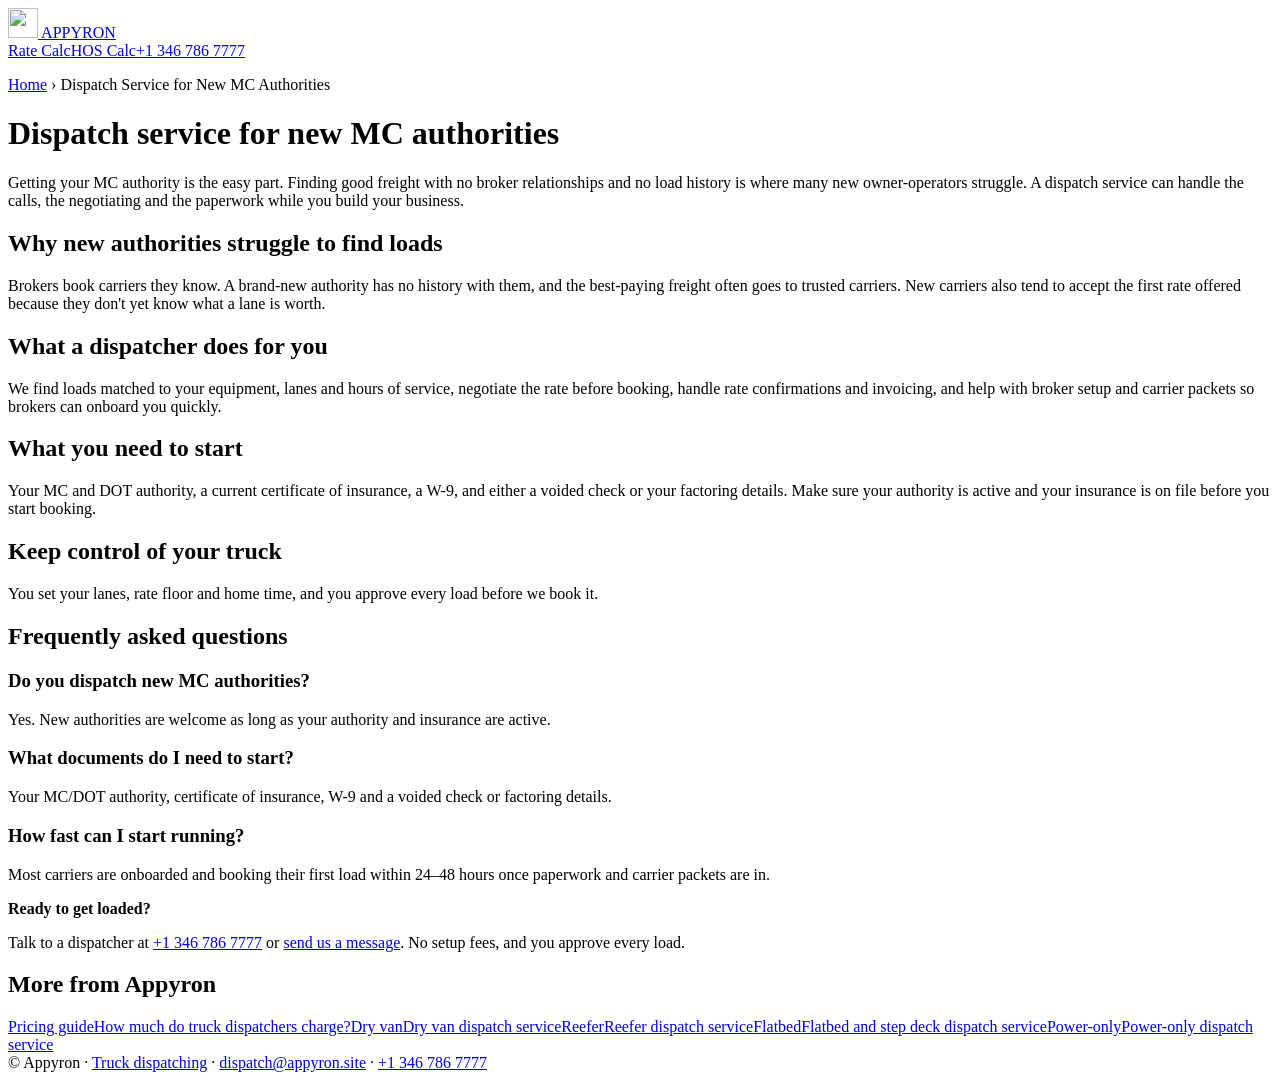
==== dispatch-service-for-new-mc-authority.html @ e7b24e28 "Add files via upload" ====
<!doctype html><html lang="en"><head><meta charset="utf-8"><meta name="viewport" content="width=device-width,initial-scale=1"><meta name="color-scheme" content="only light">
<title>Dispatch Service for New MC Authorities | Appyron</title><meta name="description" content="How a truck dispatch service helps a new MC authority find loads, set up brokers and build a rate history."><link rel="canonical" href="https://appyron.site/dispatch-service-for-new-mc-authority.html">
<meta property="og:title" content="Dispatch Service for New MC Authorities | Appyron"><meta property="og:description" content="How a truck dispatch service helps a new MC authority find loads, set up brokers and build a rate history."><meta property="og:type" content="article"><meta property="og:url" content="https://appyron.site/dispatch-service-for-new-mc-authority.html"><meta property="og:image" content="https://appyron.site/og-image.png"><meta name="twitter:card" content="summary_large_image"><meta name="robots" content="index,follow,max-image-preview:large">
<link rel="icon" href="/favicon.svg" type="image/svg+xml"><link rel="preconnect" href="https://fonts.googleapis.com"><link rel="preconnect" href="https://fonts.gstatic.com" crossorigin><link href="https://fonts.googleapis.com/css2?family=Oswald:wght@600;700&family=IBM+Plex+Sans:wght@400;500;600&display=swap" rel="stylesheet"><link rel="stylesheet" href="/style.css">
<script type="application/ld+json">[{"@context": "https://schema.org", "@type": "Article", "headline": "Dispatch service for new MC authorities", "description": "How a truck dispatch service helps a new MC authority find loads, set up brokers and build a rate history.", "author": {"@type": "Organization", "name": "Appyron"}, "publisher": {"@type": "Organization", "name": "Appyron", "url": "https://appyron.site/"}, "dateModified": "2026-11-01", "mainEntityOfPage": "https://appyron.site/dispatch-service-for-new-mc-authority.html"}, {"@context": "https://schema.org", "@type": "BreadcrumbList", "itemListElement": [{"@type": "ListItem", "position": 1, "name": "Home", "item": "https://appyron.site/"}, {"@type": "ListItem", "position": 2, "name": "Dispatch Service for New MC Authorities", "item": "https://appyron.site/dispatch-service-for-new-mc-authority.html"}]}, {"@context": "https://schema.org", "@type": "FAQPage", "mainEntity": [{"@type": "Question", "name": "Do you dispatch new MC authorities?", "acceptedAnswer": {"@type": "Answer", "text": "Yes. New authorities are welcome as long as your authority and insurance are active."}}, {"@type": "Question", "name": "What documents do I need to start?", "acceptedAnswer": {"@type": "Answer", "text": "Your MC/DOT authority, certificate of insurance, W-9 and a voided check or factoring details."}}, {"@type": "Question", "name": "How fast can I start running?", "acceptedAnswer": {"@type": "Answer", "text": "Most carriers are onboarded and booking their first load within 24–48 hours once paperwork and carrier packets are in."}}]}]</script></head><body>
<header class="top"><a class="brand" href="/"><img src="/favicon.svg" alt="" width="30" height="30"> APPYRON</a><nav><a href="/#calculator">Rate Calc</a><a href="/#hos-calculator">HOS Calc</a><a class="cta" href="tel:+13467867777">+1 346 786 7777</a></nav></header>
<main><p class="crumb"><a href="/">Home</a> › Dispatch Service for New MC Authorities</p><h1>Dispatch service for new MC authorities</h1><p>Getting your MC authority is the easy part. Finding good freight with no broker relationships and no load history is where many new owner-operators struggle. A dispatch service can handle the calls, the negotiating and the paperwork while you build your business.</p>
<h2>Why new authorities struggle to find loads</h2><p>Brokers book carriers they know. A brand-new authority has no history with them, and the best-paying freight often goes to trusted carriers. New carriers also tend to accept the first rate offered because they don't yet know what a lane is worth.</p>
<h2>What a dispatcher does for you</h2><p>We find loads matched to your equipment, lanes and hours of service, negotiate the rate before booking, handle rate confirmations and invoicing, and help with broker setup and carrier packets so brokers can onboard you quickly.</p>
<h2>What you need to start</h2><p>Your MC and DOT authority, a current certificate of insurance, a W-9, and either a voided check or your factoring details. Make sure your authority is active and your insurance is on file before you start booking.</p>
<h2>Keep control of your truck</h2><p>You set your lanes, rate floor and home time, and you approve every load before we book it.</p><h2>Frequently asked questions</h2><h3>Do you dispatch new MC authorities?</h3><p>Yes. New authorities are welcome as long as your authority and insurance are active.</p><h3>What documents do I need to start?</h3><p>Your MC/DOT authority, certificate of insurance, W-9 and a voided check or factoring details.</p><h3>How fast can I start running?</h3><p>Most carriers are onboarded and booking their first load within 24–48 hours once paperwork and carrier packets are in.</p>
<div class="box"><b>Ready to get loaded?</b><p>Talk to a dispatcher at <a href="tel:+13467867777">+1 346 786 7777</a> or <a href="/#contact">send us a message</a>. No setup fees, and you approve every load.</p></div>
<h2>More from Appyron</h2><div class="rel"><a href="/how-much-do-truck-dispatchers-charge.html">Pricing guide<span>How much do truck dispatchers charge?</span></a><a href="/dry-van-dispatch.html">Dry van<span>Dry van dispatch service</span></a><a href="/reefer-dispatch.html">Reefer<span>Reefer dispatch service</span></a><a href="/flatbed-dispatch.html">Flatbed<span>Flatbed and step deck dispatch service</span></a><a href="/power-only-dispatch.html">Power-only<span>Power-only dispatch service</span></a></div></main>
<footer class="ft">© Appyron · <a href="/">Truck dispatching</a> · <a href="mailto:dispatch@appyron.site">dispatch@appyron.site</a> · <a href="tel:+13467867777">+1 346 786 7777</a></footer></body></html>
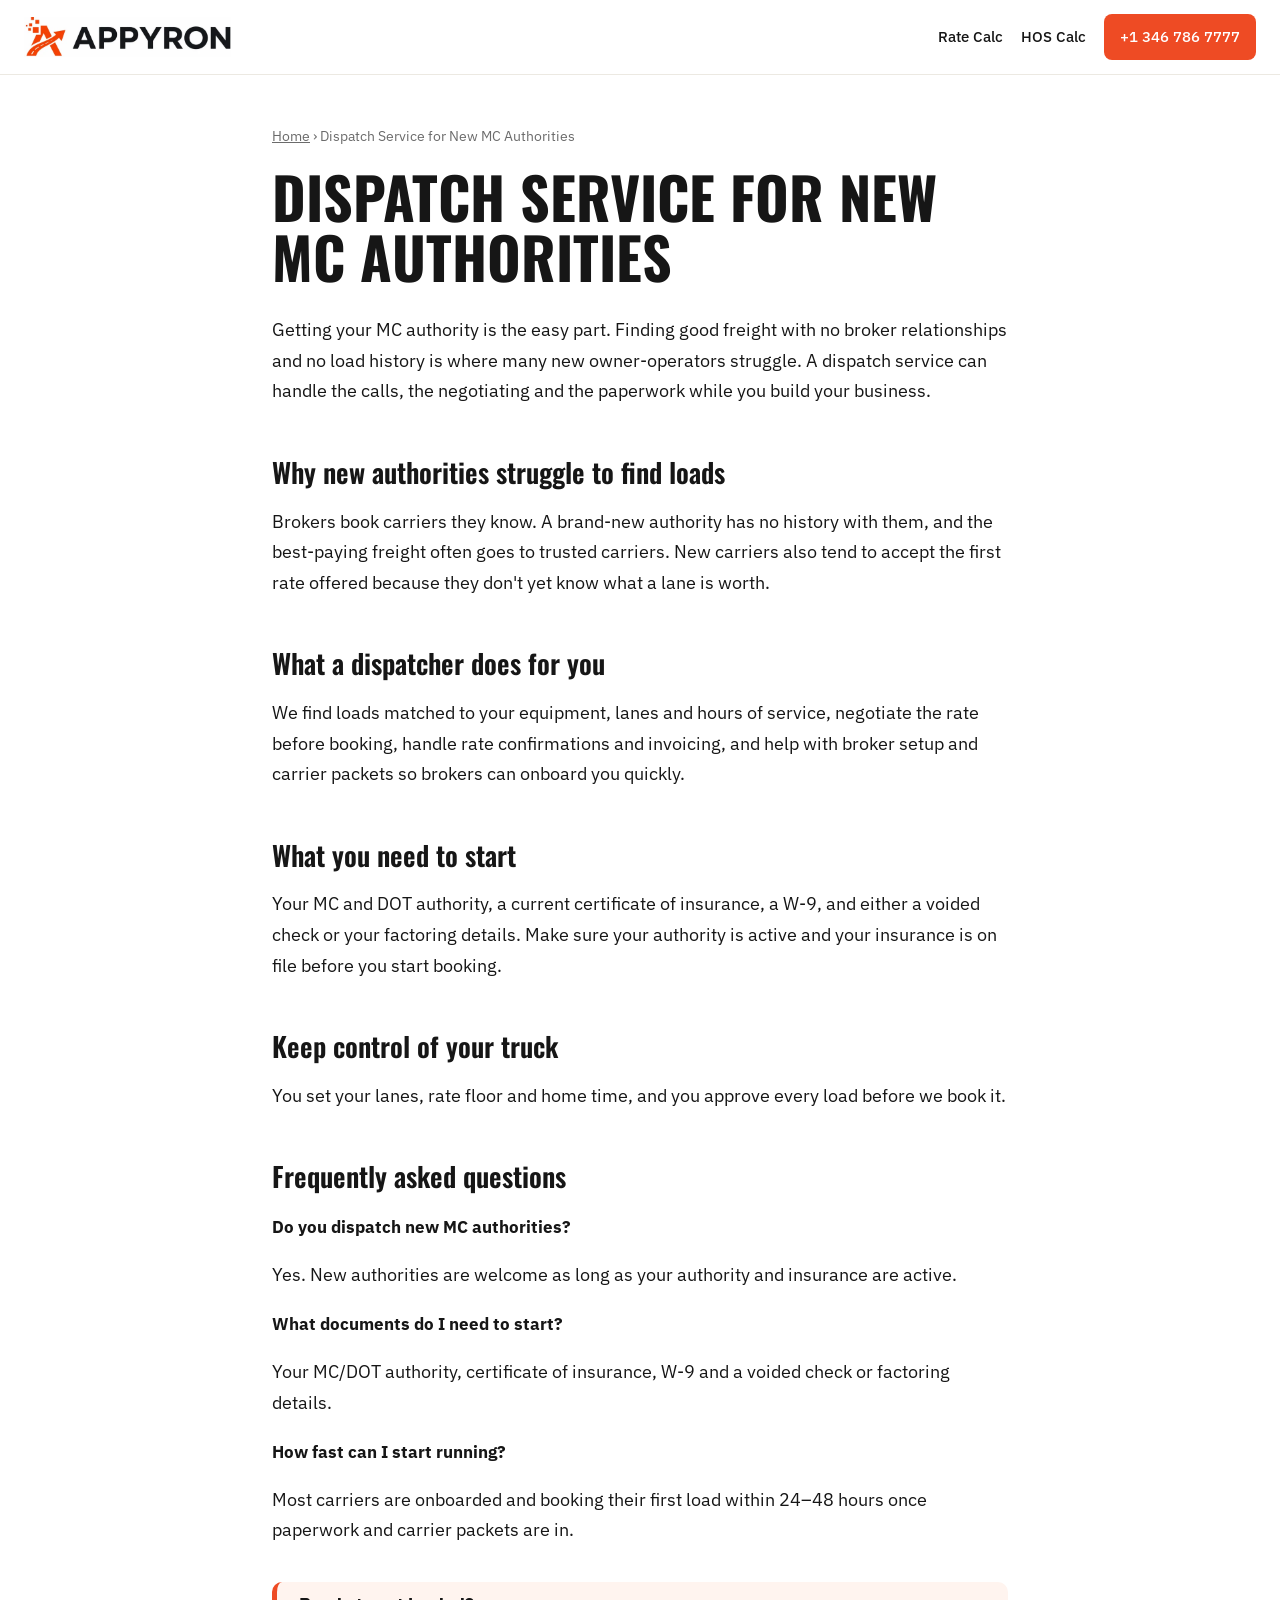
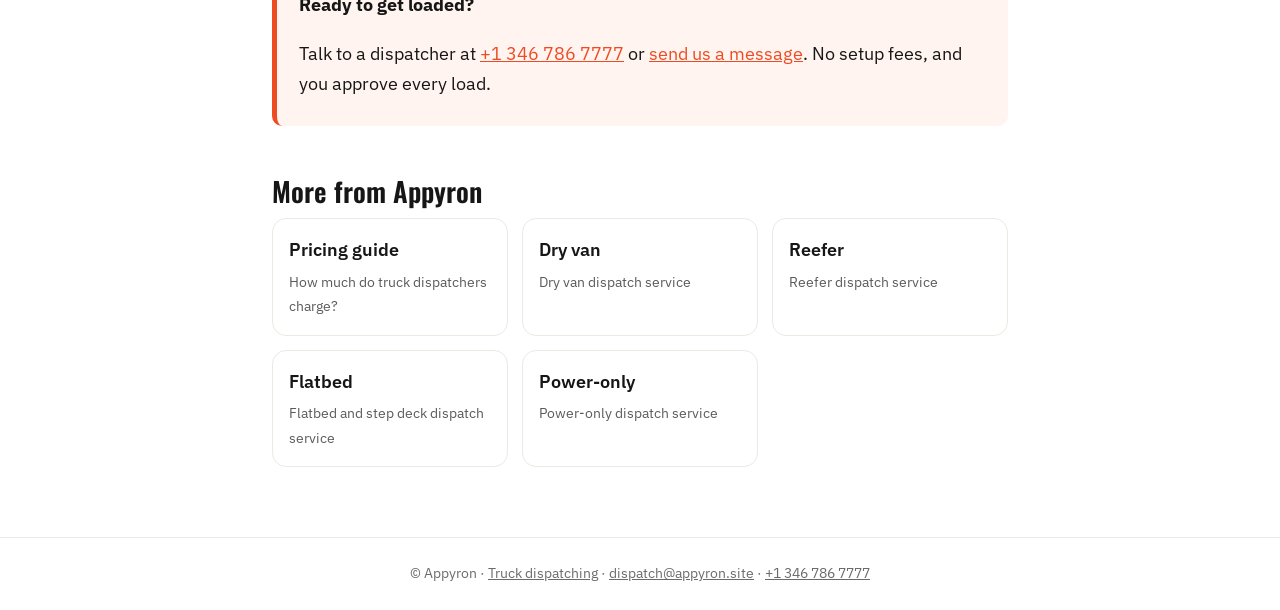
==== commit a71fe25a: "Add files via upload" ====
--- a/dispatch-service-for-new-mc-authority.html
+++ b/dispatch-service-for-new-mc-authority.html
@@ -1,9 +1,9 @@
 <!doctype html><html lang="en"><head><meta charset="utf-8"><meta name="viewport" content="width=device-width,initial-scale=1"><meta name="color-scheme" content="only light">
 <title>Dispatch Service for New MC Authorities | Appyron</title><meta name="description" content="How a truck dispatch service helps a new MC authority find loads, set up brokers and build a rate history."><link rel="canonical" href="https://appyron.site/dispatch-service-for-new-mc-authority.html">
 <meta property="og:title" content="Dispatch Service for New MC Authorities | Appyron"><meta property="og:description" content="How a truck dispatch service helps a new MC authority find loads, set up brokers and build a rate history."><meta property="og:type" content="article"><meta property="og:url" content="https://appyron.site/dispatch-service-for-new-mc-authority.html"><meta property="og:image" content="https://appyron.site/og-image.png"><meta name="twitter:card" content="summary_large_image"><meta name="robots" content="index,follow,max-image-preview:large">
-<link rel="icon" href="/favicon.svg" type="image/svg+xml"><link rel="preconnect" href="https://fonts.googleapis.com"><link rel="preconnect" href="https://fonts.gstatic.com" crossorigin><link href="https://fonts.googleapis.com/css2?family=Oswald:wght@600;700&family=IBM+Plex+Sans:wght@400;500;600&display=swap" rel="stylesheet"><link rel="stylesheet" href="/style.css">
+<link rel="icon" href="/favicon.ico" sizes="any"><link rel="icon" href="/favicon-48.png" type="image/png" sizes="48x48"><link rel="icon" href="/favicon-192.png" type="image/png" sizes="192x192"><link rel="apple-touch-icon" href="/apple-touch-icon.png"><link rel="preconnect" href="https://fonts.googleapis.com"><link rel="preconnect" href="https://fonts.gstatic.com" crossorigin><link href="https://fonts.googleapis.com/css2?family=Oswald:wght@600;700&family=IBM+Plex+Sans:wght@400;500;600&display=swap" rel="stylesheet"><link rel="stylesheet" href="/style.css">
 <script type="application/ld+json">[{"@context": "https://schema.org", "@type": "Article", "headline": "Dispatch service for new MC authorities", "description": "How a truck dispatch service helps a new MC authority find loads, set up brokers and build a rate history.", "author": {"@type": "Organization", "name": "Appyron"}, "publisher": {"@type": "Organization", "name": "Appyron", "url": "https://appyron.site/"}, "dateModified": "2026-11-01", "mainEntityOfPage": "https://appyron.site/dispatch-service-for-new-mc-authority.html"}, {"@context": "https://schema.org", "@type": "BreadcrumbList", "itemListElement": [{"@type": "ListItem", "position": 1, "name": "Home", "item": "https://appyron.site/"}, {"@type": "ListItem", "position": 2, "name": "Dispatch Service for New MC Authorities", "item": "https://appyron.site/dispatch-service-for-new-mc-authority.html"}]}, {"@context": "https://schema.org", "@type": "FAQPage", "mainEntity": [{"@type": "Question", "name": "Do you dispatch new MC authorities?", "acceptedAnswer": {"@type": "Answer", "text": "Yes. New authorities are welcome as long as your authority and insurance are active."}}, {"@type": "Question", "name": "What documents do I need to start?", "acceptedAnswer": {"@type": "Answer", "text": "Your MC/DOT authority, certificate of insurance, W-9 and a voided check or factoring details."}}, {"@type": "Question", "name": "How fast can I start running?", "acceptedAnswer": {"@type": "Answer", "text": "Most carriers are onboarded and booking their first load within 24–48 hours once paperwork and carrier packets are in."}}]}]</script></head><body>
-<header class="top"><a class="brand" href="/"><img src="/favicon.svg" alt="" width="30" height="30"> APPYRON</a><nav><a href="/#calculator">Rate Calc</a><a href="/#hos-calculator">HOS Calc</a><a class="cta" href="tel:+13467867777">+1 346 786 7777</a></nav></header>
+<header class="top"><a class="brand" href="/"><img src="/logo.webp" alt="Appyron – truck dispatching" width="207" height="40"></a><nav><a href="/#calculator">Rate Calc</a><a href="/#hos-calculator">HOS Calc</a><a class="cta" href="tel:+13467867777">+1 346 786 7777</a></nav></header>
 <main><p class="crumb"><a href="/">Home</a> › Dispatch Service for New MC Authorities</p><h1>Dispatch service for new MC authorities</h1><p>Getting your MC authority is the easy part. Finding good freight with no broker relationships and no load history is where many new owner-operators struggle. A dispatch service can handle the calls, the negotiating and the paperwork while you build your business.</p>
 <h2>Why new authorities struggle to find loads</h2><p>Brokers book carriers they know. A brand-new authority has no history with them, and the best-paying freight often goes to trusted carriers. New carriers also tend to accept the first rate offered because they don't yet know what a lane is worth.</p>
 <h2>What a dispatcher does for you</h2><p>We find loads matched to your equipment, lanes and hours of service, negotiate the rate before booking, handle rate confirmations and invoicing, and help with broker setup and carrier packets so brokers can onboard you quickly.</p>
--- a/style.css
+++ b/style.css
@@ -0,0 +1,15 @@
+*{box-sizing:border-box}html{color-scheme:only light;-webkit-text-size-adjust:100%}body{margin:0;font:18px/1.7 "IBM Plex Sans",system-ui,sans-serif;color:#161616;background:#fff}
+.top{display:flex;justify-content:space-between;align-items:center;padding:14px 24px;border-bottom:1px solid #ece9e2;position:sticky;top:0;background:#fff;z-index:5}
+.brand{display:flex;align-items:center;gap:10px;font:700 22px Oswald,sans-serif;letter-spacing:.04em;color:#161616;text-decoration:none}
+.top nav{display:flex;gap:18px;align-items:center}.top nav a{color:#161616;text-decoration:none;font-weight:500;font-size:15px}
+.cta{background:#EE4B24;color:#fff!important;padding:10px 16px;border-radius:8px;font-weight:600}
+main{max-width:780px;margin:0 auto;padding:36px 22px 70px}.crumb{font-size:14px;color:#6b6b6b}.crumb a{color:#6b6b6b}
+h1{font:700 clamp(2.2rem,6vw,3.6rem)/1.05 Oswald,sans-serif;text-transform:uppercase;margin:.3em 0 .5em}
+h2{font:600 1.7rem/1.2 Oswald,sans-serif;margin:1.8em 0 .4em}h3{font-size:1.05rem;margin:1.2em 0 .2em}a{color:#EE4B24}
+.box{background:#fff4ef;border-left:5px solid #EE4B24;border-radius:10px;padding:8px 22px;margin:36px 0}
+.rel{display:grid;grid-template-columns:repeat(auto-fit,minmax(220px,1fr));gap:14px}.rel a{display:block;border:1px solid #ece9e2;border-radius:14px;padding:16px;text-decoration:none;color:#161616;font-weight:600;transition:transform .25s,border-color .25s}.rel a:hover{transform:translateY(-4px);border-color:#EE4B24}.rel span{display:block;font-weight:400;font-size:.9rem;color:#5b5b5b;margin-top:4px}
+.ft{border-top:1px solid #ece9e2;padding:24px;text-align:center;font-size:14px;color:#6b6b6b}.ft a{color:#6b6b6b}
+@media(max-width:620px){.top nav a:not(.cta){display:none}body{font-size:17px}}
+@media(prefers-reduced-motion:reduce){*{transition:none!important}}
+
+.brand img{height:40px;width:auto;display:block}
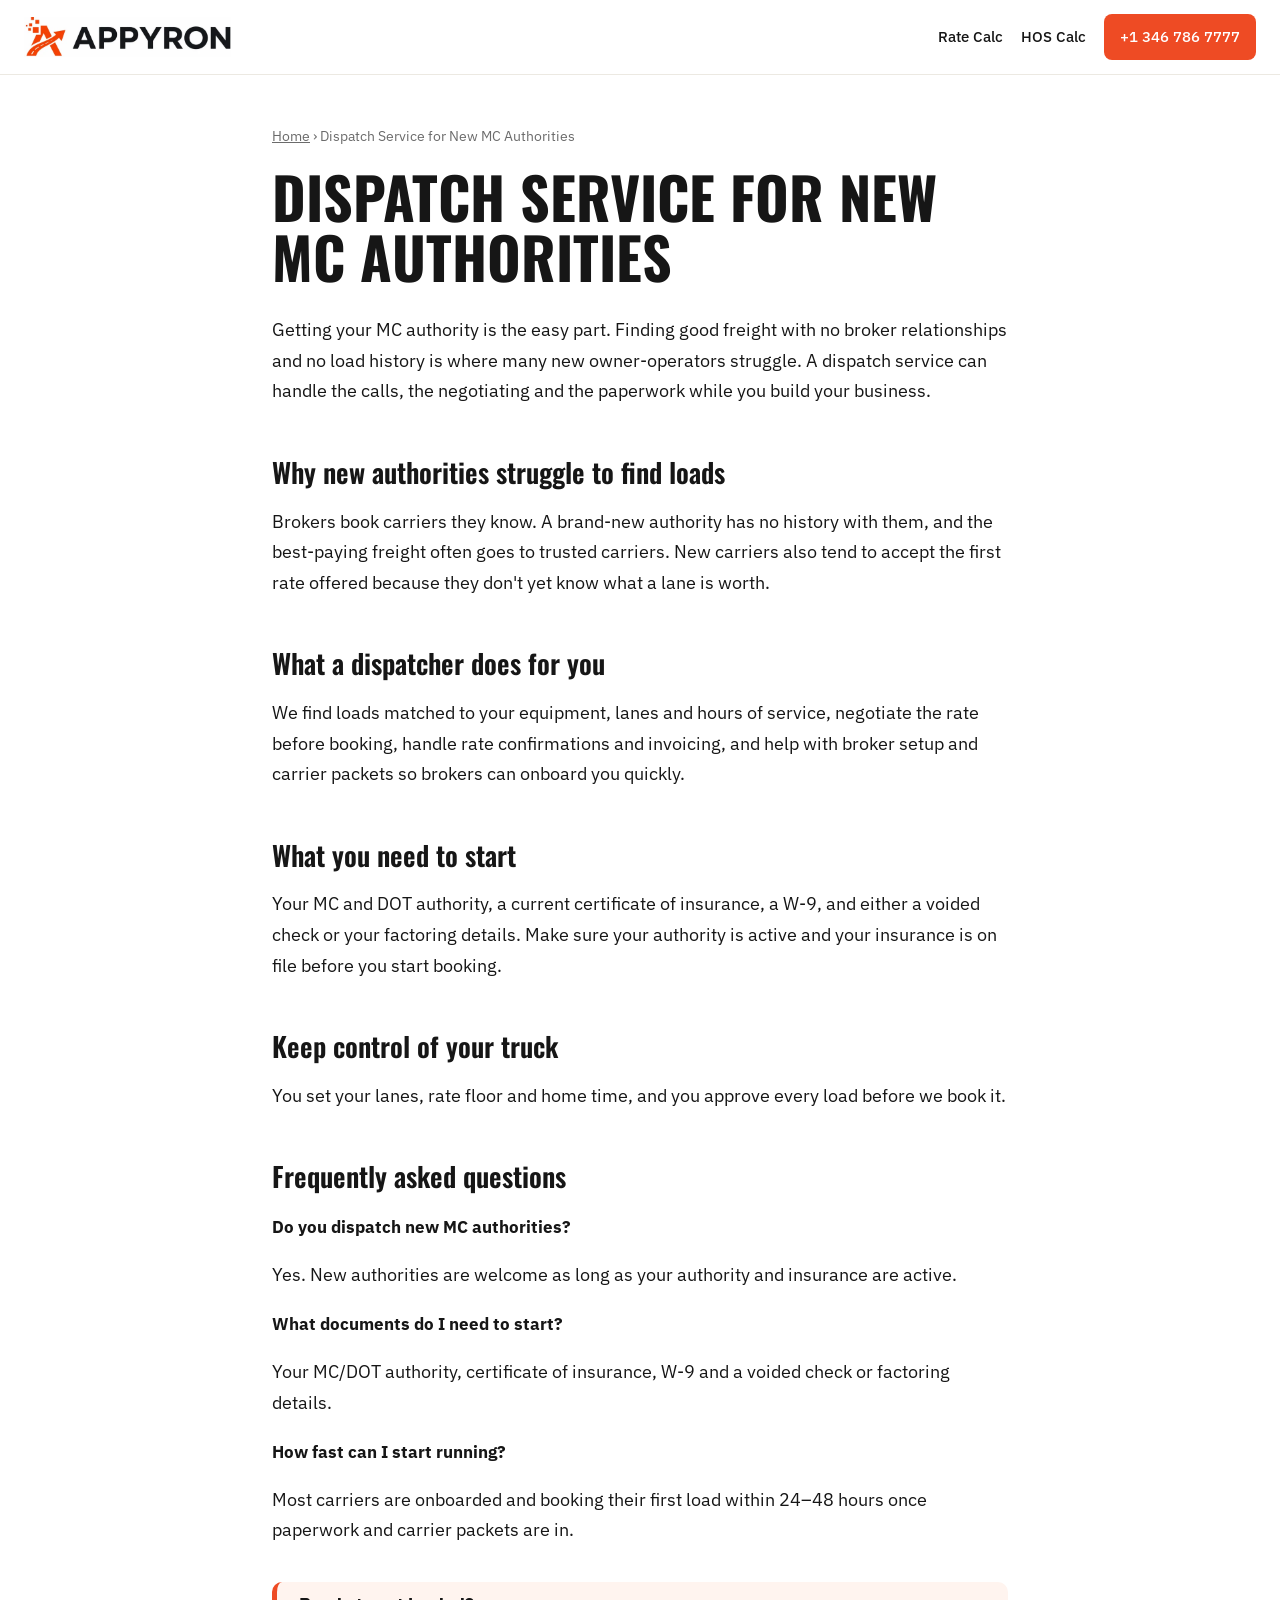
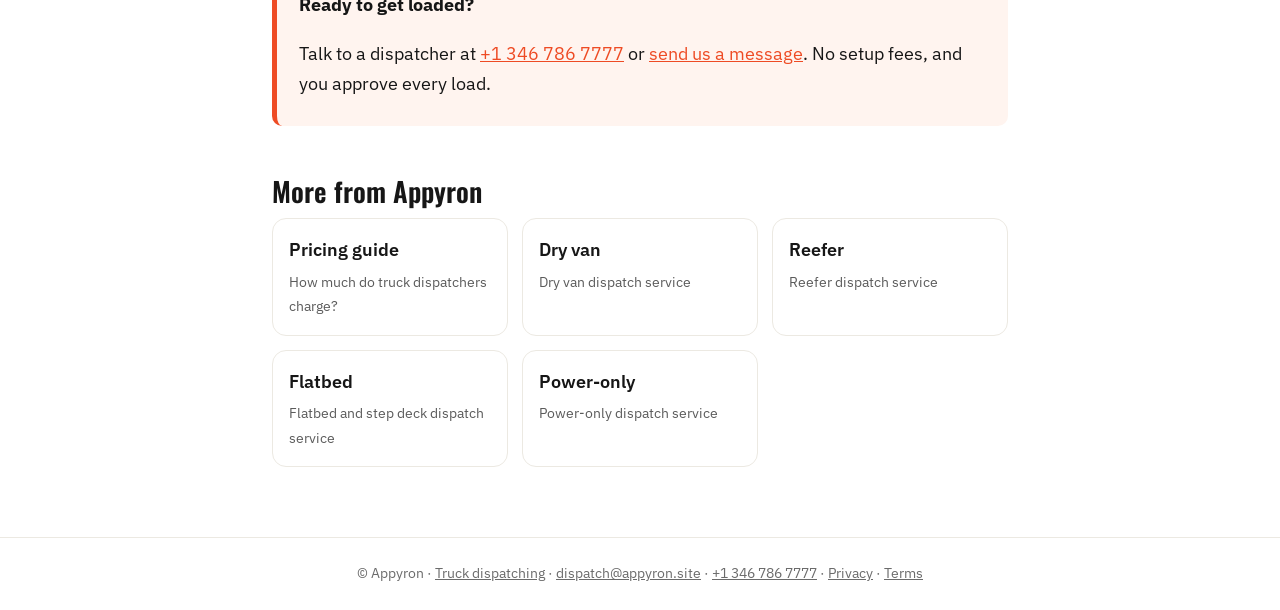
==== commit c20f9b7f: "Add files via upload" ====
--- a/dispatch-service-for-new-mc-authority.html
+++ b/dispatch-service-for-new-mc-authority.html
@@ -11,4 +11,4 @@
 <h2>Keep control of your truck</h2><p>You set your lanes, rate floor and home time, and you approve every load before we book it.</p><h2>Frequently asked questions</h2><h3>Do you dispatch new MC authorities?</h3><p>Yes. New authorities are welcome as long as your authority and insurance are active.</p><h3>What documents do I need to start?</h3><p>Your MC/DOT authority, certificate of insurance, W-9 and a voided check or factoring details.</p><h3>How fast can I start running?</h3><p>Most carriers are onboarded and booking their first load within 24–48 hours once paperwork and carrier packets are in.</p>
 <div class="box"><b>Ready to get loaded?</b><p>Talk to a dispatcher at <a href="tel:+13467867777">+1 346 786 7777</a> or <a href="/#contact">send us a message</a>. No setup fees, and you approve every load.</p></div>
 <h2>More from Appyron</h2><div class="rel"><a href="/how-much-do-truck-dispatchers-charge.html">Pricing guide<span>How much do truck dispatchers charge?</span></a><a href="/dry-van-dispatch.html">Dry van<span>Dry van dispatch service</span></a><a href="/reefer-dispatch.html">Reefer<span>Reefer dispatch service</span></a><a href="/flatbed-dispatch.html">Flatbed<span>Flatbed and step deck dispatch service</span></a><a href="/power-only-dispatch.html">Power-only<span>Power-only dispatch service</span></a></div></main>
-<footer class="ft">© Appyron · <a href="/">Truck dispatching</a> · <a href="mailto:dispatch@appyron.site">dispatch@appyron.site</a> · <a href="tel:+13467867777">+1 346 786 7777</a></footer></body></html>+<footer class="ft">© Appyron · <a href="/">Truck dispatching</a> · <a href="mailto:dispatch@appyron.site">dispatch@appyron.site</a> · <a href="tel:+13467867777">+1 346 786 7777</a> · <a href="/privacy.html">Privacy</a> · <a href="/terms.html">Terms</a></footer></body></html>
--- a/style.css
+++ b/style.css
@@ -13,3 +13,5 @@
 @media(prefers-reduced-motion:reduce){*{transition:none!important}}
 
 .brand img{height:40px;width:auto;display:block}
+:focus-visible{outline:3px solid #EE4B24;outline-offset:3px;border-radius:4px}
+main ul{padding-left:1.2em}
